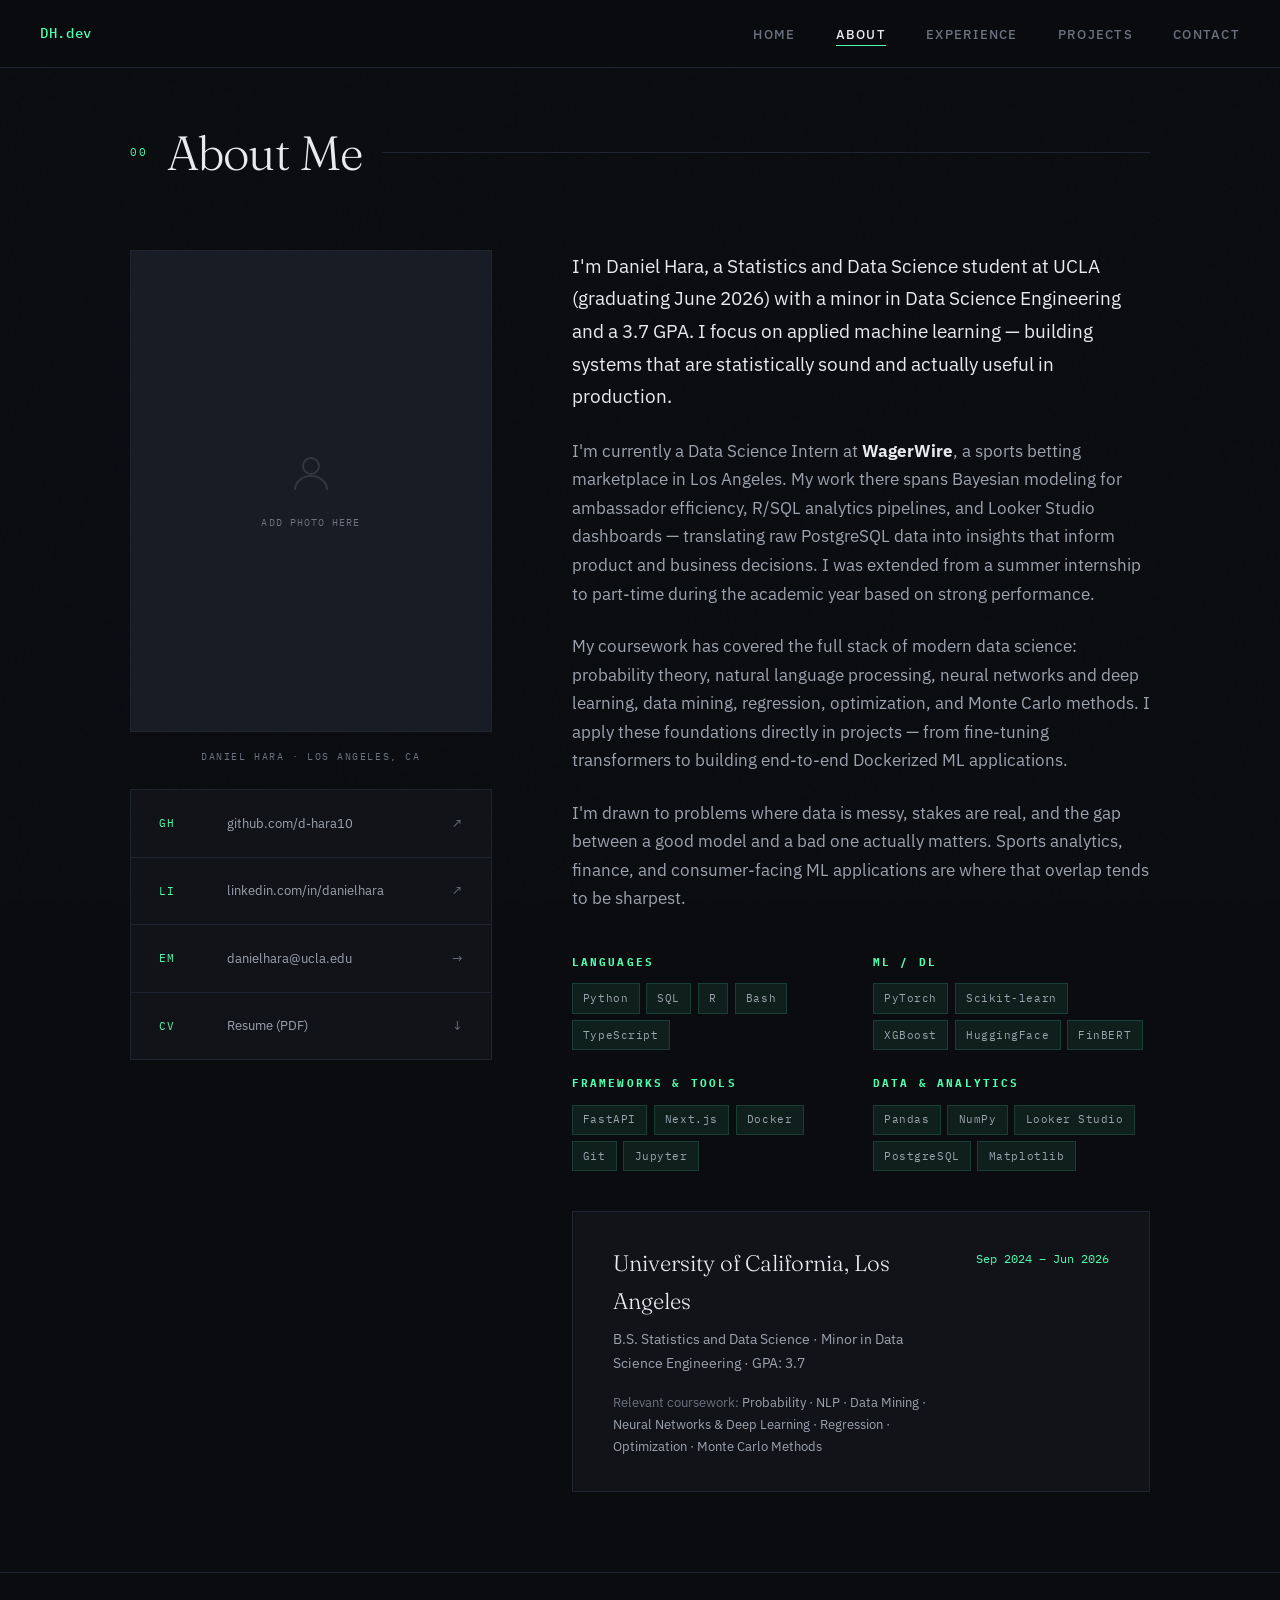
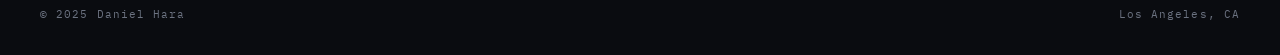
==== about.html @ b774741d "Add files via upload" ====
<!DOCTYPE html>
<html lang="en">
<head>
  <meta charset="UTF-8" />
  <meta name="viewport" content="width=device-width, initial-scale=1.0"/>
  <title>About — Daniel Hara</title>
  <link rel="stylesheet" href="styles.css"/>
</head>
<body>

<nav>
  <a href="index.html" class="nav-logo">DH.dev</a>
  <ul class="nav-links">
    <li><a href="index.html">Home</a></li>
    <li><a href="about.html" class="active">About</a></li>
    <li><a href="experience.html">Experience</a></li>
    <li><a href="projects.html">Projects</a></li>
    <li><a href="contact.html">Contact</a></li>
  </ul>
</nav>

<div class="page-wrap">
  <div class="section-header">
    <span class="section-num">00</span>
    <h1 class="section-title">About Me</h1>
    <div class="section-line"></div>
  </div>

  <div class="about-grid">
    <!-- PHOTO -->
    <div class="about-photo-wrap">
      <!-- Replace with: <img src="assets/headshot.jpg" alt="Daniel Hara" class="about-photo"/> -->
      <div class="photo-placeholder">
        <svg viewBox="0 0 24 24" fill="none" stroke="currentColor" stroke-width="1">
          <circle cx="12" cy="8" r="4"/><path d="M4 20c0-4 3.6-7 8-7s8 3 8 7"/>
        </svg>
        <span style="font-family:var(--mono);font-size:0.65rem;letter-spacing:0.1em;color:var(--text-muted);">ADD PHOTO HERE</span>
      </div>
      <p class="photo-caption">Daniel Hara · Los Angeles, CA</p>

      <div style="display:flex;flex-direction:column;gap:0;margin-top:1.5rem;border:1px solid var(--border);">
        <a href="https://github.com/d-hara10" target="_blank" class="contact-link" style="font-size:0.8rem;">
          <span class="link-icon">GH</span>
          <span class="link-text">github.com/d-hara10</span>
          <span class="link-arrow">↗</span>
        </a>
        <a href="https://linkedin.com/in/danielhara" target="_blank" class="contact-link" style="font-size:0.8rem;">
          <span class="link-icon">LI</span>
          <span class="link-text">linkedin.com/in/danielhara</span>
          <span class="link-arrow">↗</span>
        </a>
        <a href="mailto:danielhara@ucla.edu" class="contact-link" style="font-size:0.8rem;">
          <span class="link-icon">EM</span>
          <span class="link-text">danielhara@ucla.edu</span>
          <span class="link-arrow">→</span>
        </a>
        <a href="resume.pdf" target="_blank" class="contact-link" style="font-size:0.8rem;">
          <span class="link-icon">CV</span>
          <span class="link-text">Resume (PDF)</span>
          <span class="link-arrow">↓</span>
        </a>
      </div>
    </div>

    <!-- BODY TEXT -->
    <div class="about-body">
      <p>
        I'm Daniel Hara, a Statistics and Data Science student at UCLA (graduating June 2026) 
        with a minor in Data Science Engineering and a 3.7 GPA. I focus on applied machine 
        learning — building systems that are statistically sound and actually useful in production.
      </p>

      <p>
        I'm currently a Data Science Intern at <strong style="color:var(--text);">WagerWire</strong>, 
        a sports betting marketplace in Los Angeles. My work there spans Bayesian modeling for 
        ambassador efficiency, R/SQL analytics pipelines, and Looker Studio dashboards — 
        translating raw PostgreSQL data into insights that inform product and business decisions. 
        I was extended from a summer internship to part-time during the academic year based on 
        strong performance.
      </p>

      <p>
        My coursework has covered the full stack of modern data science: probability theory, 
        natural language processing, neural networks and deep learning, data mining, regression, 
        optimization, and Monte Carlo methods. I apply these foundations directly in projects — 
        from fine-tuning transformers to building end-to-end Dockerized ML applications.
      </p>

      <p>
        I'm drawn to problems where data is messy, stakes are real, and the gap between 
        a good model and a bad one actually matters. Sports analytics, finance, and 
        consumer-facing ML applications are where that overlap tends to be sharpest.
      </p>

      <!-- SKILLS -->
      <div class="skills-grid">
        <div class="skill-group">
          <h4>Languages</h4>
          <div class="skill-tags">
            <span class="tag">Python</span>
            <span class="tag">SQL</span>
            <span class="tag">R</span>
            <span class="tag">Bash</span>
            <span class="tag">TypeScript</span>
          </div>
        </div>
        <div class="skill-group">
          <h4>ML / DL</h4>
          <div class="skill-tags">
            <span class="tag">PyTorch</span>
            <span class="tag">Scikit-learn</span>
            <span class="tag">XGBoost</span>
            <span class="tag">HuggingFace</span>
            <span class="tag">FinBERT</span>
          </div>
        </div>
        <div class="skill-group">
          <h4>Frameworks &amp; Tools</h4>
          <div class="skill-tags">
            <span class="tag">FastAPI</span>
            <span class="tag">Next.js</span>
            <span class="tag">Docker</span>
            <span class="tag">Git</span>
            <span class="tag">Jupyter</span>
          </div>
        </div>
        <div class="skill-group">
          <h4>Data &amp; Analytics</h4>
          <div class="skill-tags">
            <span class="tag">Pandas</span>
            <span class="tag">NumPy</span>
            <span class="tag">Looker Studio</span>
            <span class="tag">PostgreSQL</span>
            <span class="tag">Matplotlib</span>
          </div>
        </div>
      </div>

      <!-- EDUCATION -->
      <div class="edu-card" style="margin-top:2.5rem;">
        <div>
          <div class="school">University of California, Los Angeles</div>
          <div class="degree">B.S. Statistics and Data Science · Minor in Data Science Engineering · GPA: 3.7</div>
          <div class="coursework">
            Relevant coursework: <span>Probability · NLP · Data Mining · Neural Networks &amp; Deep Learning · Regression · Optimization · Monte Carlo Methods</span>
          </div>
        </div>
        <div class="date">Sep 2024 – Jun 2026</div>
      </div>
    </div>
  </div>
</div>

<footer>
  <p>© 2025 Daniel Hara</p>
  <p>Los Angeles, CA</p>
</footer>

</body>
</html>
---- styles.css ----
@import url('https://fonts.googleapis.com/css2?family=Fraunces:ital,wght@0,300;0,400;0,600;1,300&family=IBM+Plex+Mono:wght@400;500&family=IBM+Plex+Sans:wght@300;400;500;600&display=swap');

:root {
  --bg: #0a0c10;
  --bg2: #111318;
  --bg3: #181c24;
  --border: #1e2430;
  --text: #e8eaf0;
  --text-muted: #6b7280;
  --text-dim: #9ca3af;
  --accent: #4fffb0;
  --accent2: #38bdf8;
  --accent-dim: rgba(79, 255, 176, 0.08);
  --accent-glow: rgba(79, 255, 176, 0.15);
  --serif: 'Fraunces', Georgia, serif;
  --sans: 'IBM Plex Sans', sans-serif;
  --mono: 'IBM Plex Mono', monospace;
}

*, *::before, *::after { box-sizing: border-box; margin: 0; padding: 0; }

html { scroll-behavior: smooth; }

body {
  background: var(--bg);
  color: var(--text);
  font-family: var(--sans);
  font-size: 16px;
  line-height: 1.7;
  min-height: 100vh;
}

/* ─── NOISE OVERLAY ─── */
body::before {
  content: '';
  position: fixed;
  inset: 0;
  background-image: url("data:image/svg+xml,%3Csvg viewBox='0 0 256 256' xmlns='http://www.w3.org/2000/svg'%3E%3Cfilter id='noise'%3E%3CfeTurbulence type='fractalNoise' baseFrequency='0.9' numOctaves='4' stitchTiles='stitch'/%3E%3C/filter%3E%3Crect width='100%25' height='100%25' filter='url(%23noise)' opacity='0.04'/%3E%3C/svg%3E");
  pointer-events: none;
  z-index: 0;
  opacity: 0.4;
}

/* ─── NAV ─── */
nav {
  position: fixed;
  top: 0; left: 0; right: 0;
  z-index: 100;
  display: flex;
  align-items: center;
  justify-content: space-between;
  padding: 1.25rem 2.5rem;
  background: rgba(10, 12, 16, 0.85);
  backdrop-filter: blur(12px);
  border-bottom: 1px solid var(--border);
}

.nav-logo {
  font-family: var(--mono);
  font-size: 0.85rem;
  color: var(--accent);
  text-decoration: none;
  letter-spacing: 0.05em;
  font-weight: 500;
}

.nav-links {
  display: flex;
  gap: 2.5rem;
  list-style: none;
}

.nav-links a {
  color: var(--text-muted);
  text-decoration: none;
  font-size: 0.8rem;
  font-weight: 500;
  letter-spacing: 0.1em;
  text-transform: uppercase;
  transition: color 0.2s;
  position: relative;
}

.nav-links a::after {
  content: '';
  position: absolute;
  bottom: -3px; left: 0;
  width: 0; height: 1px;
  background: var(--accent);
  transition: width 0.3s;
}

.nav-links a:hover,
.nav-links a.active { color: var(--text); }

.nav-links a:hover::after,
.nav-links a.active::after { width: 100%; }

/* ─── LAYOUT ─── */
.page-wrap {
  max-width: 1100px;
  margin: 0 auto;
  padding: 7rem 2.5rem 5rem;
  position: relative;
  z-index: 1;
}

/* ─── HOME HERO ─── */
.hero {
  min-height: 100vh;
  display: flex;
  flex-direction: column;
  justify-content: center;
  padding: 0 2.5rem;
  max-width: 1100px;
  margin: 0 auto;
  position: relative;
  z-index: 1;
}

.hero-eyebrow {
  font-family: var(--mono);
  font-size: 0.75rem;
  color: var(--accent);
  letter-spacing: 0.2em;
  text-transform: uppercase;
  margin-bottom: 1.5rem;
  display: flex;
  align-items: center;
  gap: 0.75rem;
}

.hero-eyebrow::before {
  content: '';
  display: inline-block;
  width: 2rem;
  height: 1px;
  background: var(--accent);
}

.hero h1 {
  font-family: var(--serif);
  font-size: clamp(3rem, 8vw, 6.5rem);
  font-weight: 300;
  line-height: 1.05;
  letter-spacing: -0.02em;
  margin-bottom: 1.5rem;
  color: var(--text);
}

.hero h1 em {
  font-style: italic;
  color: var(--accent);
}

.hero-sub {
  font-size: 1.05rem;
  color: var(--text-dim);
  max-width: 520px;
  margin-bottom: 3rem;
  line-height: 1.8;
}

.hero-ctas {
  display: flex;
  gap: 1rem;
  flex-wrap: wrap;
}

.btn-primary {
  display: inline-flex;
  align-items: center;
  gap: 0.5rem;
  padding: 0.75rem 1.75rem;
  background: var(--accent);
  color: var(--bg);
  font-family: var(--mono);
  font-size: 0.78rem;
  font-weight: 500;
  letter-spacing: 0.08em;
  text-decoration: none;
  text-transform: uppercase;
  border: none;
  cursor: pointer;
  transition: all 0.2s;
}

.btn-primary:hover {
  background: #fff;
  transform: translateY(-1px);
}

.btn-outline {
  display: inline-flex;
  align-items: center;
  gap: 0.5rem;
  padding: 0.75rem 1.75rem;
  background: transparent;
  color: var(--text);
  font-family: var(--mono);
  font-size: 0.78rem;
  font-weight: 500;
  letter-spacing: 0.08em;
  text-decoration: none;
  text-transform: uppercase;
  border: 1px solid var(--border);
  cursor: pointer;
  transition: all 0.2s;
}

.btn-outline:hover {
  border-color: var(--accent);
  color: var(--accent);
}

.hero-scroll {
  position: absolute;
  bottom: 3rem;
  left: 2.5rem;
  display: flex;
  align-items: center;
  gap: 0.75rem;
  font-family: var(--mono);
  font-size: 0.7rem;
  color: var(--text-muted);
  letter-spacing: 0.15em;
  text-transform: uppercase;
}

.scroll-line {
  width: 3rem;
  height: 1px;
  background: var(--text-muted);
}

/* ─── HOME STATS STRIP ─── */
.stats-strip {
  display: grid;
  grid-template-columns: repeat(3, 1fr);
  gap: 1px;
  background: var(--border);
  border: 1px solid var(--border);
  margin-top: 2rem;
}

.stat-item {
  background: var(--bg2);
  padding: 2rem;
  text-align: center;
}

.stat-num {
  font-family: var(--serif);
  font-size: 2.5rem;
  font-weight: 300;
  color: var(--accent);
  display: block;
}

.stat-label {
  font-family: var(--mono);
  font-size: 0.7rem;
  color: var(--text-muted);
  letter-spacing: 0.15em;
  text-transform: uppercase;
}

/* ─── SECTION HEADER ─── */
.section-header {
  display: flex;
  align-items: center;
  gap: 1.25rem;
  margin-bottom: 3.5rem;
}

.section-num {
  font-family: var(--mono);
  font-size: 0.7rem;
  color: var(--accent);
  letter-spacing: 0.15em;
}

.section-title {
  font-family: var(--serif);
  font-size: clamp(2rem, 4vw, 3rem);
  font-weight: 300;
  letter-spacing: -0.02em;
}

.section-line {
  flex: 1;
  height: 1px;
  background: var(--border);
}

/* ─── ABOUT GRID ─── */
.about-grid {
  display: grid;
  grid-template-columns: 1fr 1.6fr;
  gap: 5rem;
  align-items: start;
}

.about-photo-wrap {
  position: sticky;
  top: 6rem;
}

.about-photo {
  width: 100%;
  aspect-ratio: 3/4;
  object-fit: cover;
  border: 1px solid var(--border);
  display: block;
  background: var(--bg3);
}

.photo-placeholder {
  width: 100%;
  aspect-ratio: 3/4;
  background: var(--bg3);
  border: 1px solid var(--border);
  display: flex;
  flex-direction: column;
  align-items: center;
  justify-content: center;
  gap: 1rem;
  color: var(--text-muted);
}

.photo-placeholder svg {
  width: 48px;
  height: 48px;
  opacity: 0.3;
}

.photo-caption {
  font-family: var(--mono);
  font-size: 0.65rem;
  color: var(--text-muted);
  letter-spacing: 0.15em;
  text-transform: uppercase;
  margin-top: 1rem;
  text-align: center;
}

.about-body p {
  color: var(--text-dim);
  margin-bottom: 1.5rem;
  font-size: 1.05rem;
}

.about-body p:first-child {
  font-size: 1.2rem;
  color: var(--text);
  line-height: 1.7;
}

.skills-grid {
  display: grid;
  grid-template-columns: repeat(2, 1fr);
  gap: 1.5rem;
  margin-top: 2.5rem;
}

.skill-group h4 {
  font-family: var(--mono);
  font-size: 0.68rem;
  color: var(--accent);
  letter-spacing: 0.2em;
  text-transform: uppercase;
  margin-bottom: 0.75rem;
}

.skill-tags {
  display: flex;
  flex-wrap: wrap;
  gap: 0.4rem;
}

.tag {
  font-family: var(--mono);
  font-size: 0.68rem;
  padding: 0.3rem 0.65rem;
  background: var(--accent-dim);
  border: 1px solid rgba(79, 255, 176, 0.15);
  color: var(--text-dim);
  letter-spacing: 0.05em;
}

/* ─── EDUCATION CARD ─── */
.edu-card {
  background: var(--bg2);
  border: 1px solid var(--border);
  padding: 2rem 2.5rem;
  margin-top: 3.5rem;
  display: flex;
  justify-content: space-between;
  align-items: start;
  gap: 2rem;
}

.edu-card .school {
  font-family: var(--serif);
  font-size: 1.4rem;
  font-weight: 300;
}

.edu-card .degree {
  font-size: 0.9rem;
  color: var(--text-dim);
  margin-top: 0.4rem;
}

.edu-card .date {
  font-family: var(--mono);
  font-size: 0.75rem;
  color: var(--accent);
  white-space: nowrap;
  padding-top: 0.3rem;
}

.coursework {
  margin-top: 1rem;
  font-size: 0.82rem;
  color: var(--text-muted);
}

.coursework span {
  color: var(--text-dim);
}

/* ─── EXPERIENCE TIMELINE ─── */
.timeline {
  display: flex;
  flex-direction: column;
  gap: 0;
}

.timeline-item {
  display: grid;
  grid-template-columns: 200px 1fr;
  gap: 3rem;
  padding-bottom: 3.5rem;
  border-bottom: 1px solid var(--border);
  margin-bottom: 3.5rem;
  position: relative;
}

.timeline-item:last-child {
  border-bottom: none;
  margin-bottom: 0;
  padding-bottom: 0;
}

.timeline-meta {
  padding-top: 0.25rem;
}

.timeline-date {
  font-family: var(--mono);
  font-size: 0.72rem;
  color: var(--accent);
  letter-spacing: 0.1em;
  margin-bottom: 0.5rem;
  display: block;
}

.timeline-org {
  font-size: 0.82rem;
  color: var(--text-dim);
}

.timeline-content .role {
  font-family: var(--serif);
  font-size: 1.5rem;
  font-weight: 300;
  letter-spacing: -0.01em;
  margin-bottom: 1rem;
}

.timeline-content .desc {
  color: var(--text-dim);
  font-size: 0.92rem;
  margin-bottom: 1.25rem;
  line-height: 1.8;
}

.timeline-content ul {
  list-style: none;
  display: flex;
  flex-direction: column;
  gap: 0.6rem;
  margin-bottom: 1.25rem;
}

.timeline-content ul li {
  color: var(--text-dim);
  font-size: 0.88rem;
  padding-left: 1.25rem;
  position: relative;
}

.timeline-content ul li::before {
  content: '→';
  position: absolute;
  left: 0;
  color: var(--accent);
  font-size: 0.8rem;
}

/* ─── PROJECT CARDS ─── */
.projects-grid {
  display: grid;
  grid-template-columns: repeat(2, 1fr);
  gap: 1.5px;
  background: var(--border);
  border: 1px solid var(--border);
}

.project-card {
  background: var(--bg);
  padding: 2.5rem;
  display: flex;
  flex-direction: column;
  gap: 1rem;
  transition: background 0.2s;
  text-decoration: none;
  color: inherit;
}

.project-card:hover {
  background: var(--bg2);
}

.project-card:hover .project-arrow { transform: translate(4px, -4px); }

.project-num {
  font-family: var(--mono);
  font-size: 0.65rem;
  color: var(--text-muted);
  letter-spacing: 0.15em;
}

.project-title {
  font-family: var(--serif);
  font-size: 1.35rem;
  font-weight: 300;
  letter-spacing: -0.01em;
  color: var(--text);
}

.project-desc {
  font-size: 0.85rem;
  color: var(--text-muted);
  line-height: 1.7;
  flex: 1;
}

.project-footer {
  display: flex;
  align-items: center;
  justify-content: space-between;
  padding-top: 1rem;
  border-top: 1px solid var(--border);
  margin-top: auto;
}

.project-tags {
  display: flex;
  flex-wrap: wrap;
  gap: 0.4rem;
}

.project-arrow {
  color: var(--accent);
  font-size: 1rem;
  transition: transform 0.2s;
  flex-shrink: 0;
}

/* ─── CONTACT PAGE ─── */
.contact-grid {
  display: grid;
  grid-template-columns: 1fr 1fr;
  gap: 5rem;
  align-items: start;
}

.contact-intro {
  font-family: var(--serif);
  font-size: clamp(1.6rem, 3vw, 2.2rem);
  font-weight: 300;
  line-height: 1.4;
  letter-spacing: -0.01em;
  margin-bottom: 2rem;
}

.contact-intro em {
  font-style: italic;
  color: var(--accent);
}

.contact-body {
  color: var(--text-dim);
  font-size: 0.95rem;
  margin-bottom: 2.5rem;
  line-height: 1.8;
}

.contact-links {
  display: flex;
  flex-direction: column;
  gap: 0;
  border: 1px solid var(--border);
}

.contact-link {
  display: flex;
  align-items: center;
  gap: 1.25rem;
  padding: 1.4rem 1.75rem;
  border-bottom: 1px solid var(--border);
  text-decoration: none;
  color: var(--text-dim);
  font-size: 0.88rem;
  transition: all 0.2s;
  background: var(--bg2);
}

.contact-link:last-child { border-bottom: none; }

.contact-link:hover {
  background: var(--bg3);
  color: var(--text);
  padding-left: 2.25rem;
}

.contact-link .link-icon {
  font-family: var(--mono);
  font-size: 0.7rem;
  color: var(--accent);
  width: 3rem;
  letter-spacing: 0.1em;
}

.contact-link .link-text { flex: 1; }

.contact-link .link-arrow {
  color: var(--text-muted);
  transition: color 0.2s;
}

.contact-link:hover .link-arrow { color: var(--accent); }

/* ─── FOOTER ─── */
footer {
  border-top: 1px solid var(--border);
  padding: 2rem 2.5rem;
  display: flex;
  justify-content: space-between;
  align-items: center;
  position: relative;
  z-index: 1;
}

footer p {
  font-family: var(--mono);
  font-size: 0.68rem;
  color: var(--text-muted);
  letter-spacing: 0.1em;
}

/* ─── PAGE TRANSITIONS ─── */
@keyframes fadeUp {
  from { opacity: 0; transform: translateY(20px); }
  to { opacity: 1; transform: translateY(0); }
}

.page-wrap, .hero { animation: fadeUp 0.6s ease both; }

/* ─── RESPONSIVE ─── */
@media (max-width: 768px) {
  nav { padding: 1rem 1.5rem; }
  .nav-links { gap: 1.5rem; }
  .page-wrap { padding: 6rem 1.5rem 4rem; }
  .hero { padding: 0 1.5rem; }
  .about-grid { grid-template-columns: 1fr; gap: 3rem; }
  .about-photo-wrap { position: static; }
  .timeline-item { grid-template-columns: 1fr; gap: 0.5rem; }
  .projects-grid { grid-template-columns: 1fr; }
  .contact-grid { grid-template-columns: 1fr; gap: 3rem; }
  .skills-grid { grid-template-columns: 1fr; }
  .edu-card { flex-direction: column; }
  .stats-strip { grid-template-columns: 1fr; }
}
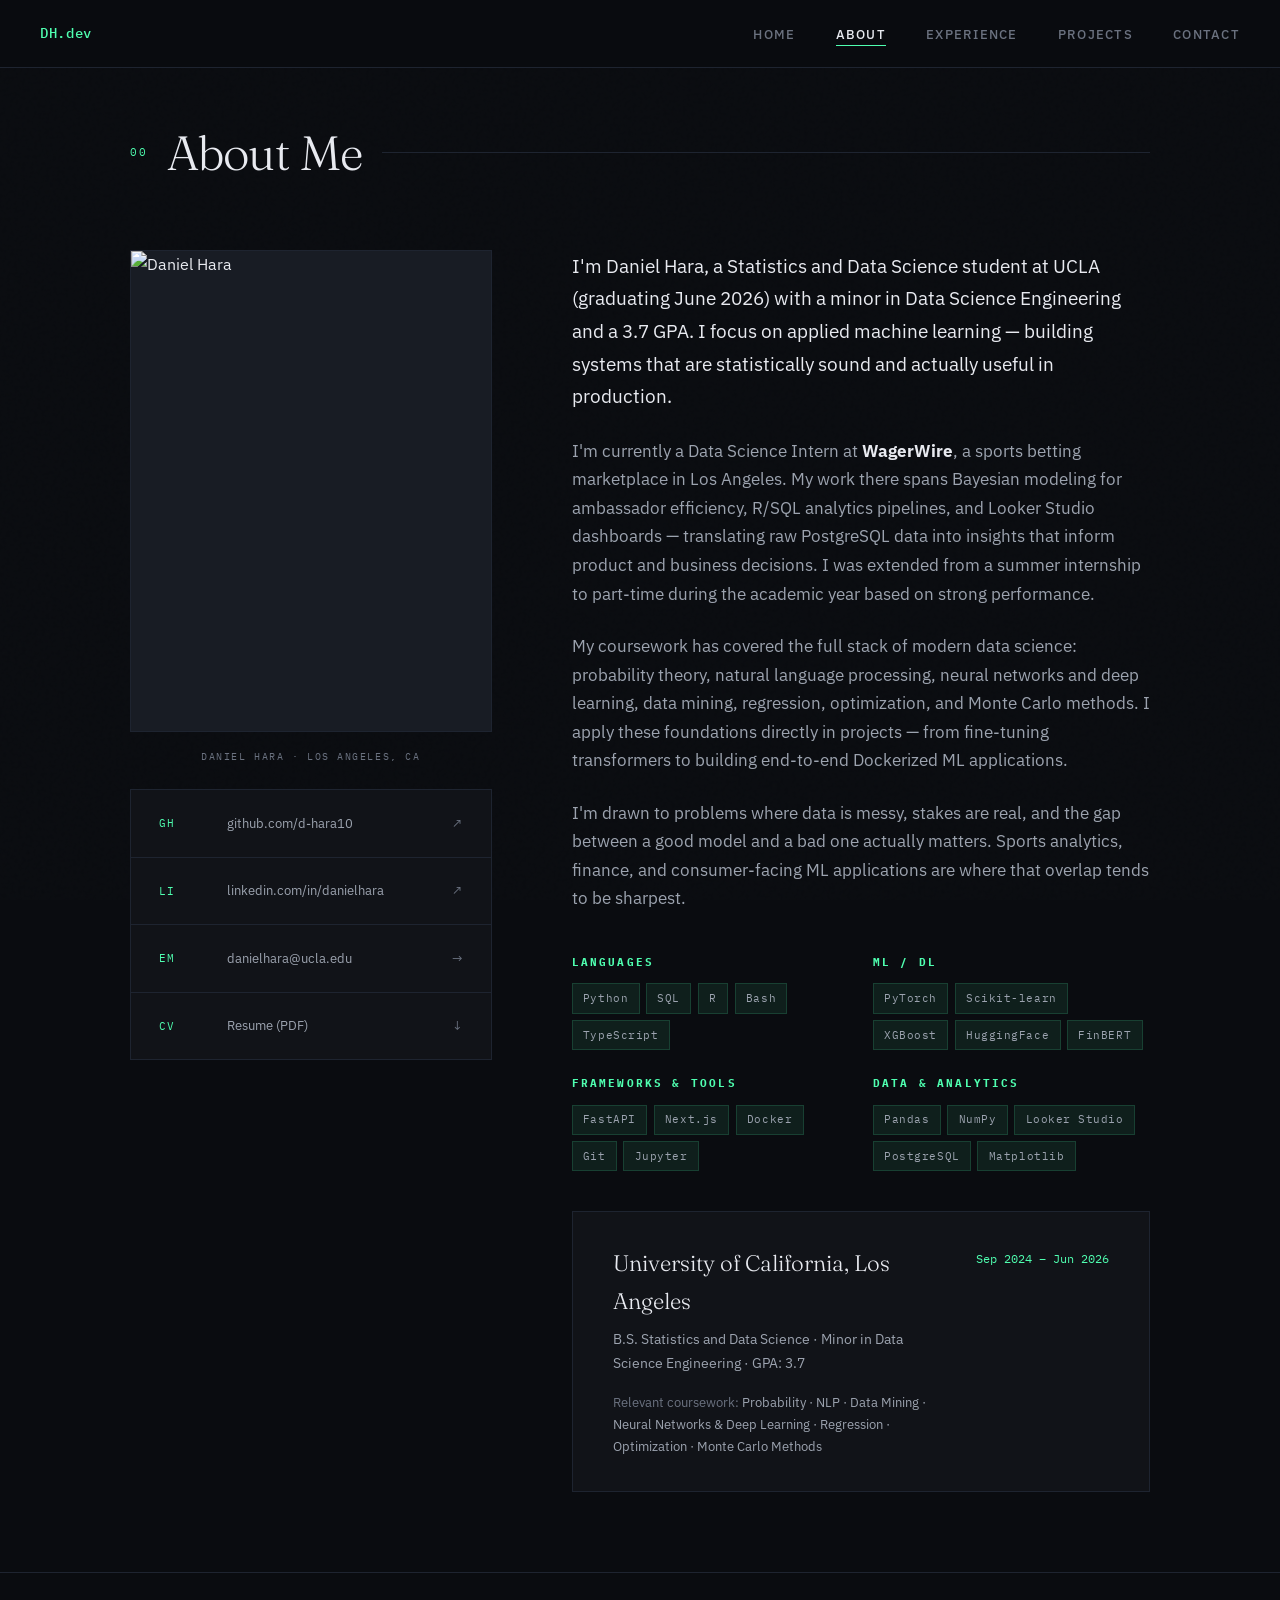
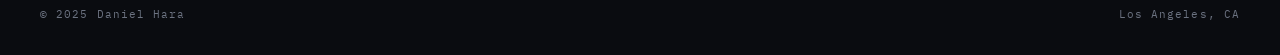
==== commit 402e6264: "Update about.html" ====
--- a/about.html
+++ b/about.html
@@ -30,12 +30,7 @@
     <!-- PHOTO -->
     <div class="about-photo-wrap">
       <!-- Replace with: <img src="assets/headshot.jpg" alt="Daniel Hara" class="about-photo"/> -->
-      <div class="photo-placeholder">
-        <svg viewBox="0 0 24 24" fill="none" stroke="currentColor" stroke-width="1">
-          <circle cx="12" cy="8" r="4"/><path d="M4 20c0-4 3.6-7 8-7s8 3 8 7"/>
-        </svg>
-        <span style="font-family:var(--mono);font-size:0.65rem;letter-spacing:0.1em;color:var(--text-muted);">ADD PHOTO HERE</span>
-      </div>
+      <img src="headshot.jpg" alt="Daniel Hara" class="about-photo"/>
       <p class="photo-caption">Daniel Hara · Los Angeles, CA</p>
 
       <div style="display:flex;flex-direction:column;gap:0;margin-top:1.5rem;border:1px solid var(--border);">
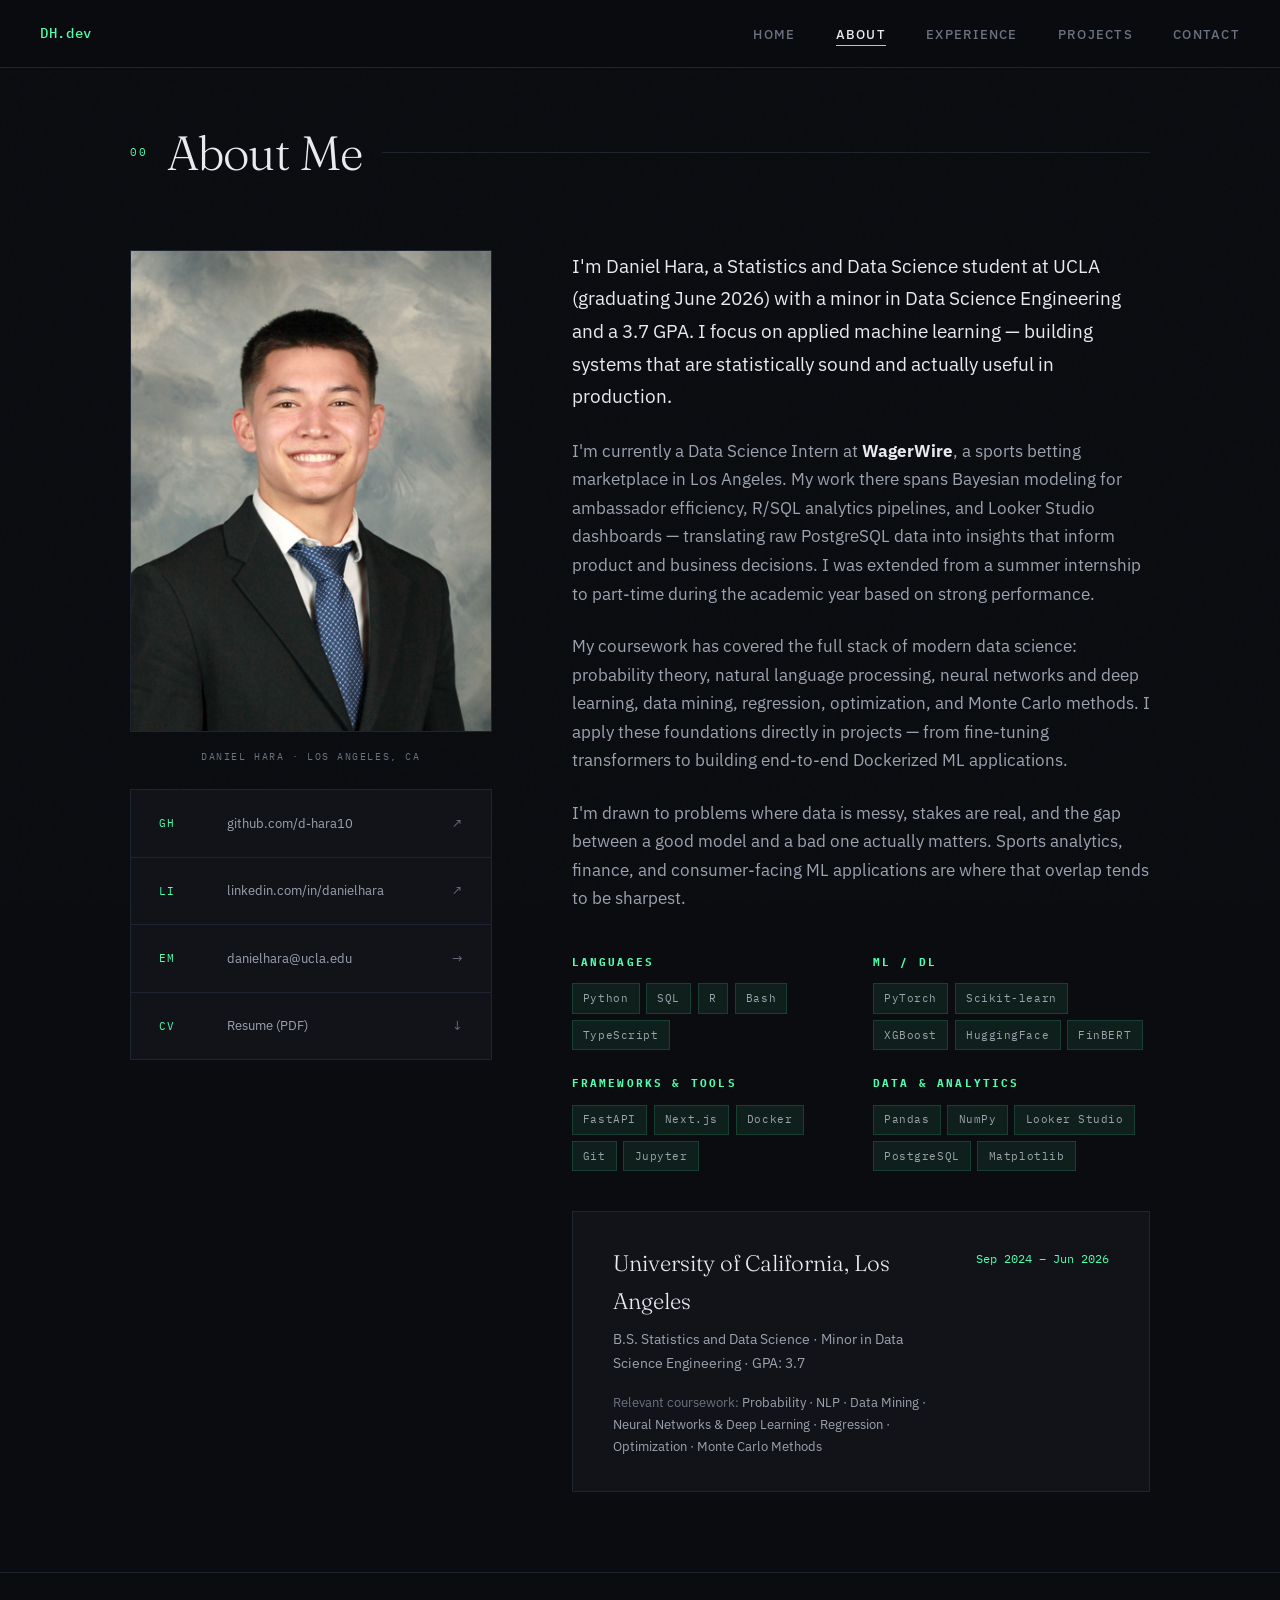
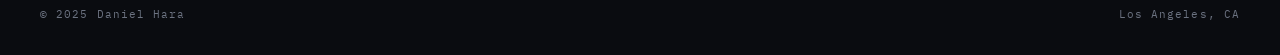
==== commit fef19aa0: "Update about.html" ====
--- a/about.html
+++ b/about.html
@@ -30,7 +30,7 @@
     <!-- PHOTO -->
     <div class="about-photo-wrap">
       <!-- Replace with: <img src="assets/headshot.jpg" alt="Daniel Hara" class="about-photo"/> -->
-      <img src="headshot.jpg" alt="Daniel Hara" class="about-photo"/>
+      <img src="headshot.JPG" alt="Daniel Hara" class="about-photo"/>
       <p class="photo-caption">Daniel Hara · Los Angeles, CA</p>
 
       <div style="display:flex;flex-direction:column;gap:0;margin-top:1.5rem;border:1px solid var(--border);">
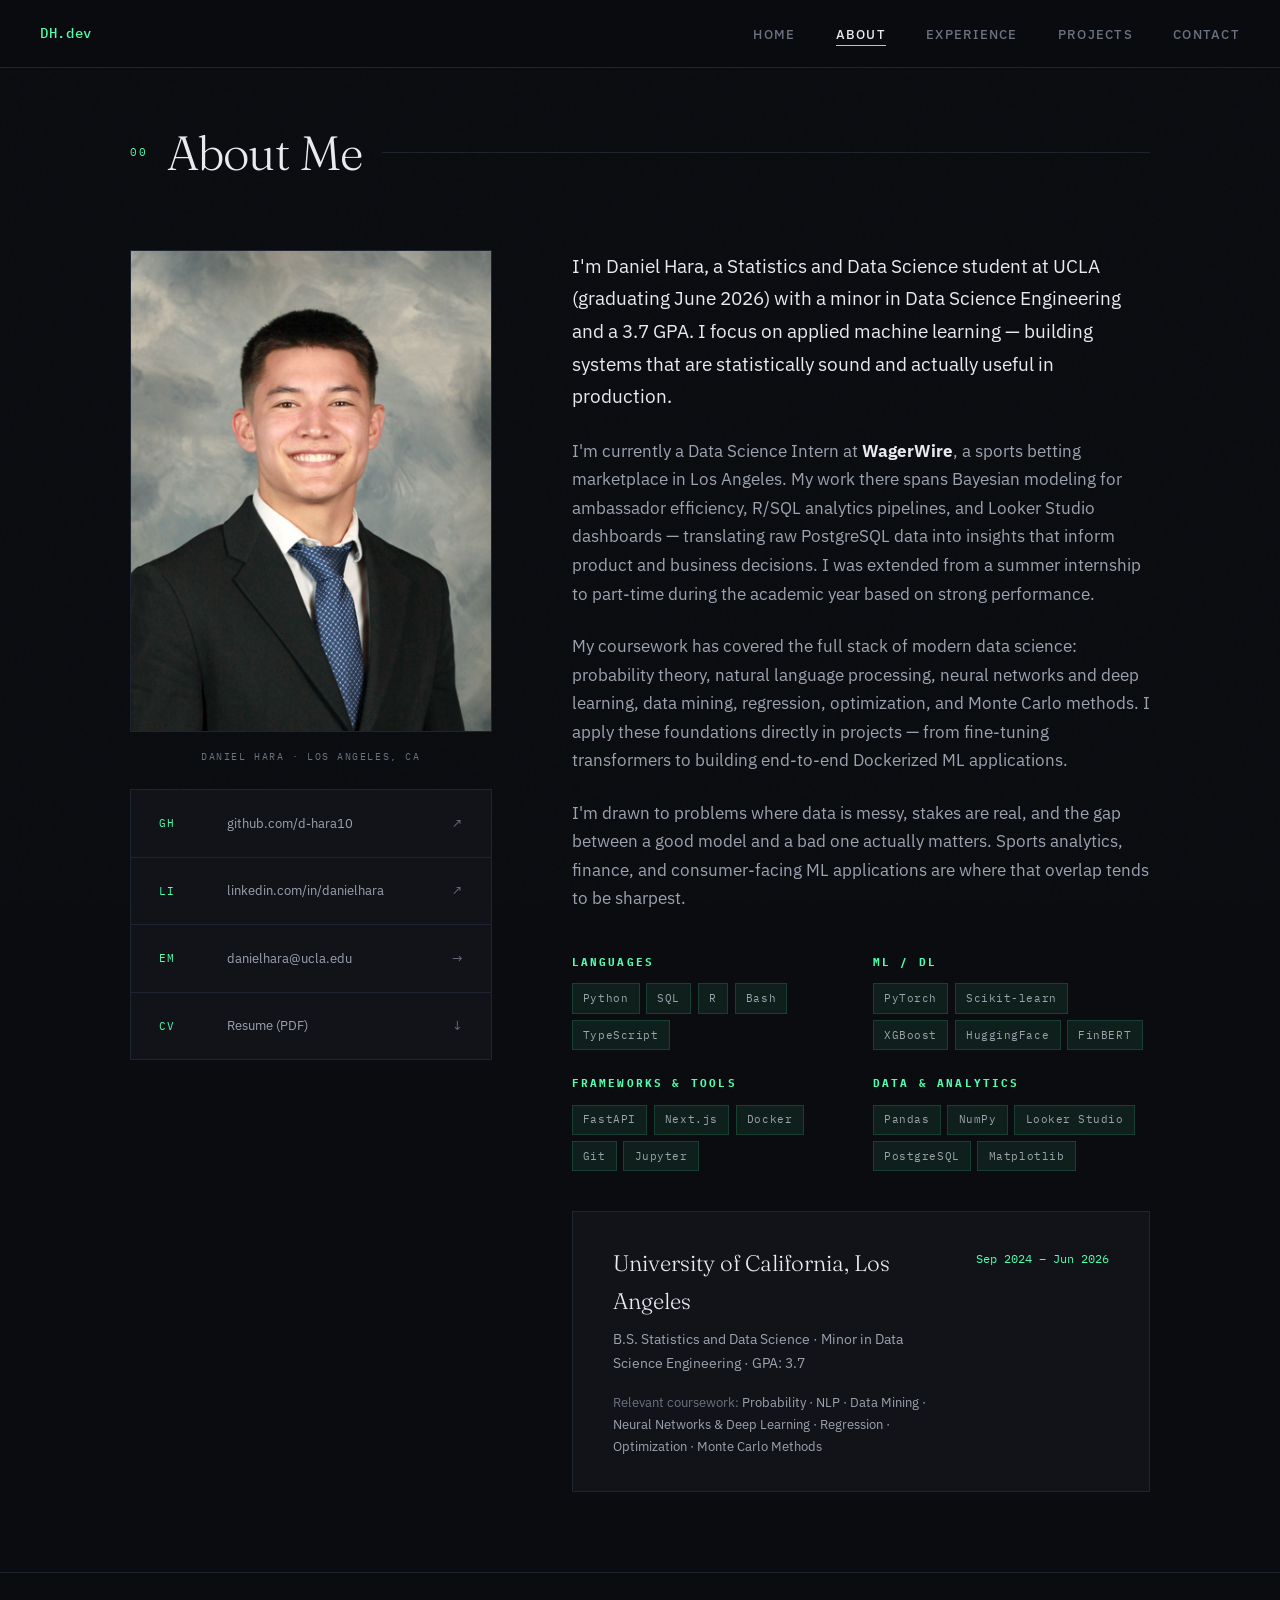
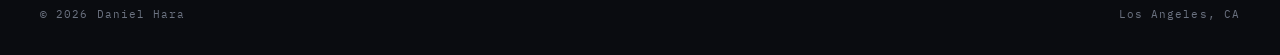
==== commit 372ef2f1: "Update about.html" ====
--- a/about.html
+++ b/about.html
@@ -147,7 +147,7 @@
 </div>
 
 <footer>
-  <p>© 2025 Daniel Hara</p>
+  <p>© 2026 Daniel Hara</p>
   <p>Los Angeles, CA</p>
 </footer>
 
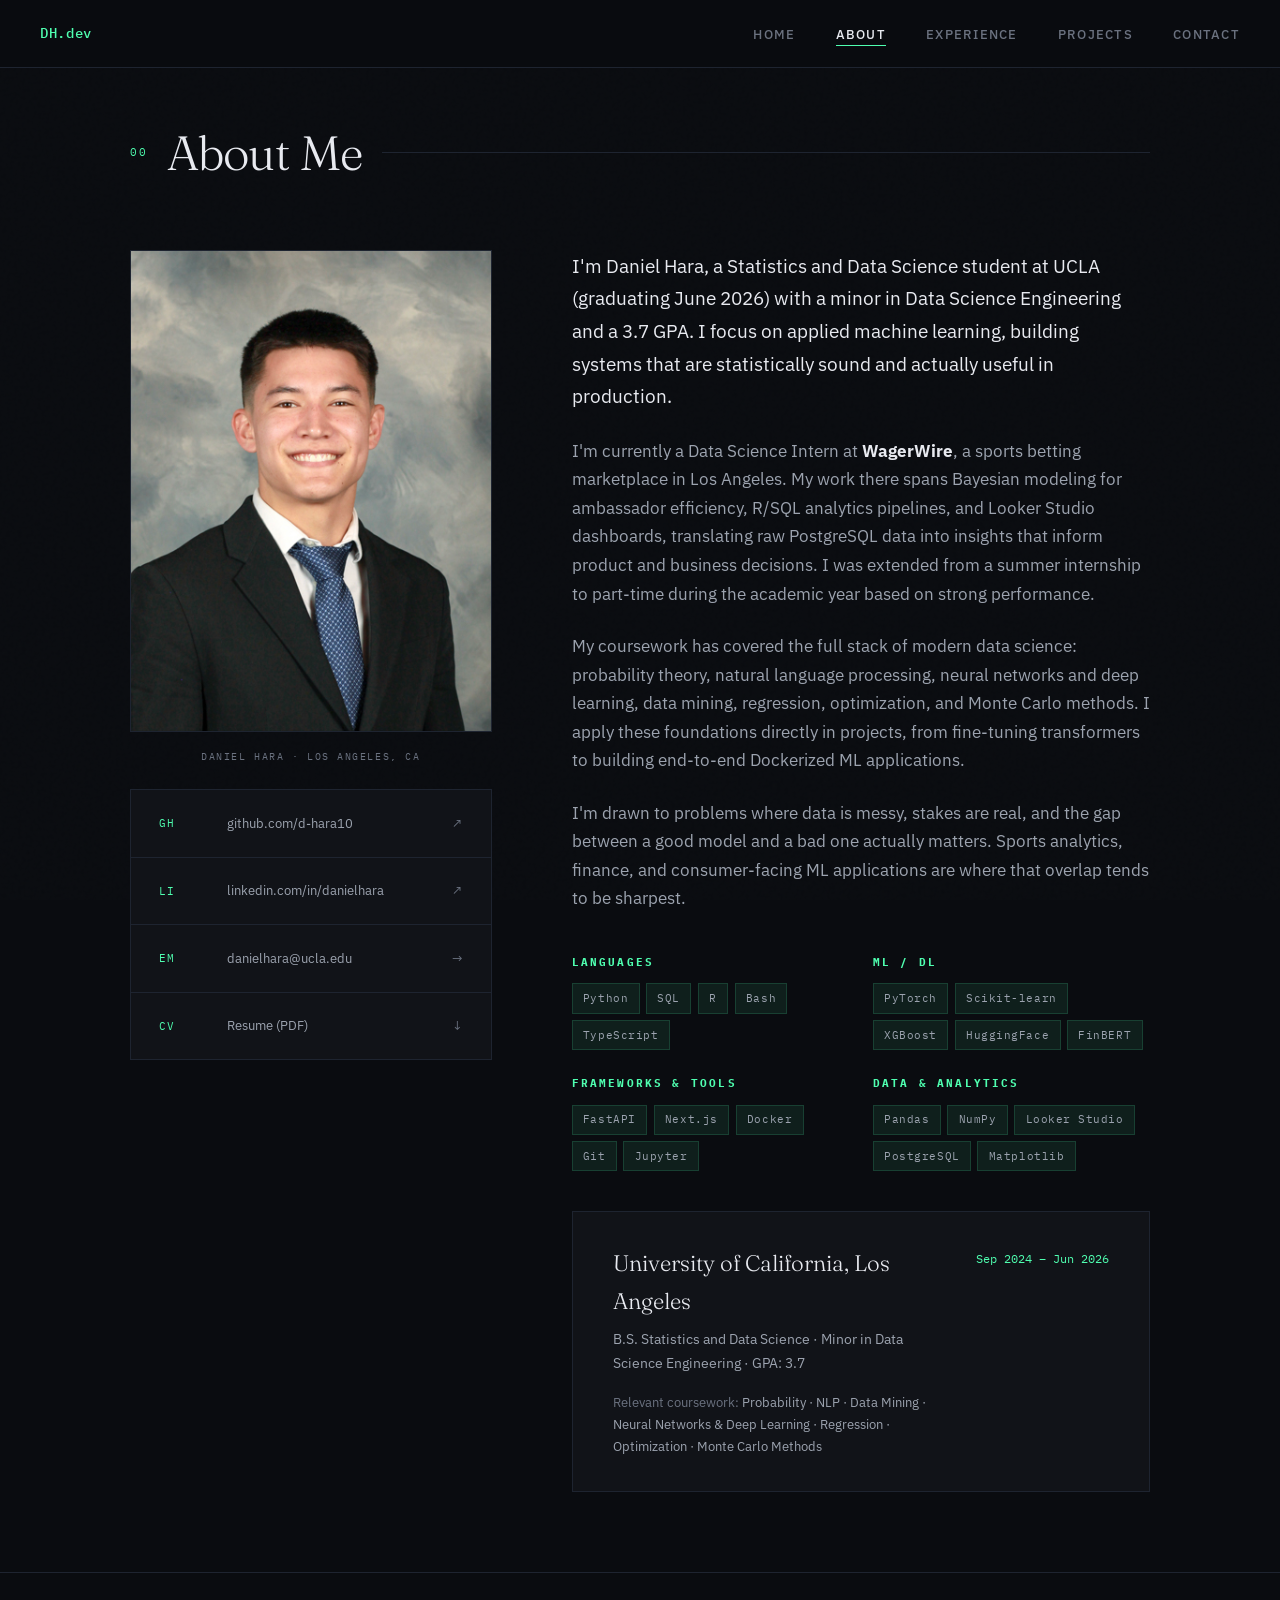
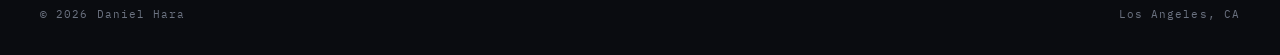
==== commit 2fa833e8: "Update about.html" ====
--- a/about.html
+++ b/about.html
@@ -62,14 +62,14 @@
       <p>
         I'm Daniel Hara, a Statistics and Data Science student at UCLA (graduating June 2026) 
         with a minor in Data Science Engineering and a 3.7 GPA. I focus on applied machine 
-        learning — building systems that are statistically sound and actually useful in production.
+        learning, building systems that are statistically sound and actually useful in production.
       </p>
 
       <p>
         I'm currently a Data Science Intern at <strong style="color:var(--text);">WagerWire</strong>, 
         a sports betting marketplace in Los Angeles. My work there spans Bayesian modeling for 
-        ambassador efficiency, R/SQL analytics pipelines, and Looker Studio dashboards — 
-        translating raw PostgreSQL data into insights that inform product and business decisions. 
+        ambassador efficiency, R/SQL analytics pipelines, and Looker Studio dashboards, translating 
+        raw PostgreSQL data into insights that inform product and business decisions. 
         I was extended from a summer internship to part-time during the academic year based on 
         strong performance.
       </p>
@@ -77,7 +77,7 @@
       <p>
         My coursework has covered the full stack of modern data science: probability theory, 
         natural language processing, neural networks and deep learning, data mining, regression, 
-        optimization, and Monte Carlo methods. I apply these foundations directly in projects — 
+        optimization, and Monte Carlo methods. I apply these foundations directly in projects, 
         from fine-tuning transformers to building end-to-end Dockerized ML applications.
       </p>
 
